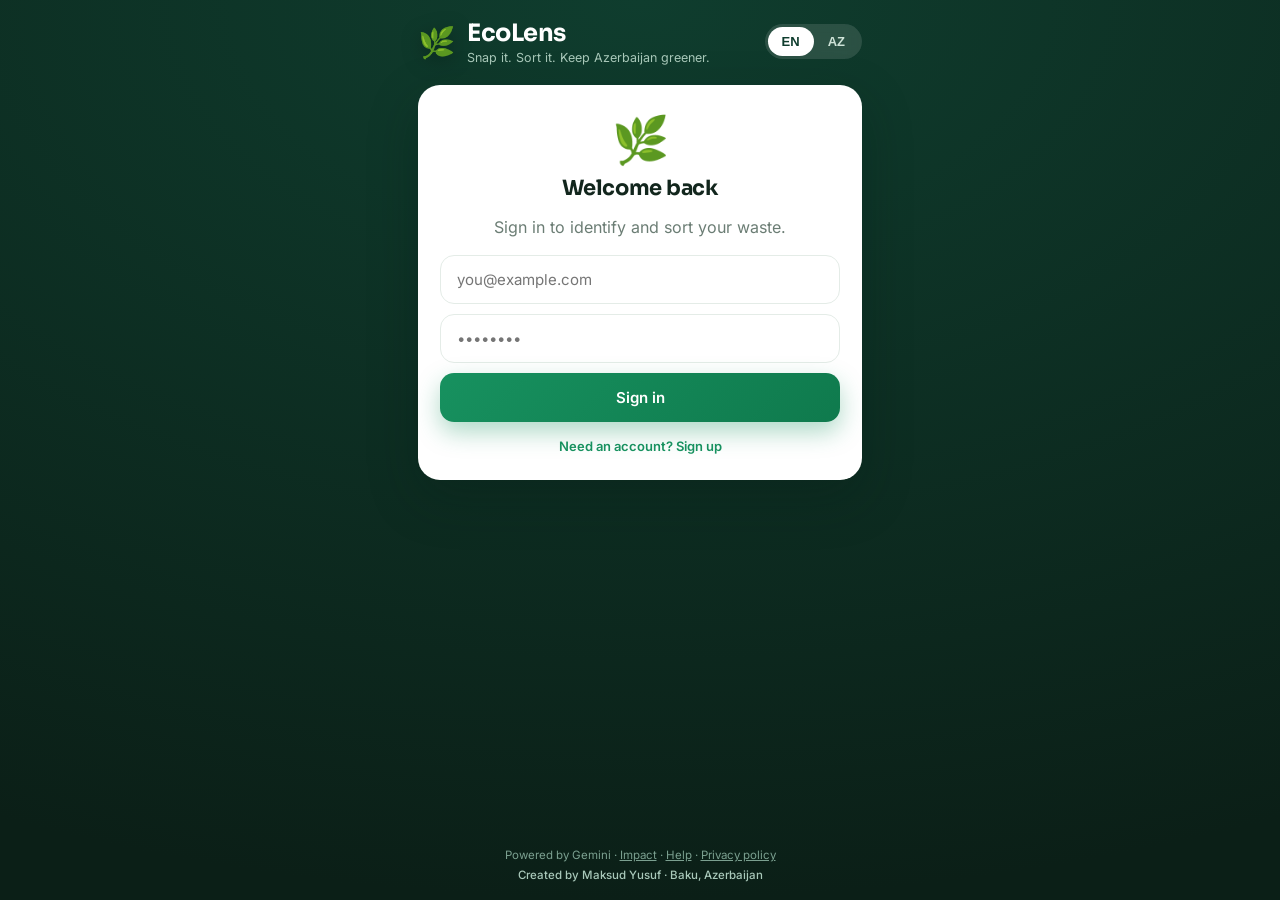
==== public/index.html @ 8aae0c42 "EcoLens website (public files only; source is private)" ====
<!DOCTYPE html>
<html lang="en">
  <head>
    <meta charset="UTF-8" />
    <meta name="viewport" content="width=device-width, initial-scale=1.0, viewport-fit=cover" />
    <meta name="theme-color" content="#0f3d2e" />
    <title>EcoLens — Smart Waste Sorting</title>
    <link rel="manifest" href="manifest.webmanifest" />
    <link rel="icon" href="icons/favicon-32.png" sizes="32x32" />
    <link rel="apple-touch-icon" href="icons/icon-180.png" />
    <meta name="apple-mobile-web-app-capable" content="yes" />
    <meta name="apple-mobile-web-app-status-bar-style" content="black-translucent" />
    <meta name="apple-mobile-web-app-title" content="EcoLens" />
    <meta name="mobile-web-app-capable" content="yes" />
    <link rel="stylesheet" href="fonts.css" />
    <link rel="stylesheet" href="styles.css" />
  </head>
  <body>
    <div class="app">
      <header class="topbar">
        <div class="brand">
          <span class="leaf" aria-hidden="true">🌿</span>
          <div>
            <h1>EcoLens</h1>
            <p class="tagline" data-i18n="tagline">Snap it. Sort it. Save Azerbaijan greener.</p>
          </div>
        </div>
        <div class="lang-toggle" role="group" aria-label="Language">
          <button data-lang="en" class="active">EN</button>
          <button data-lang="az">AZ</button>
        </div>
      </header>

      <div id="userbar" class="userbar hidden">
        <span id="userEmail" class="user-email"></span>
        <div class="userbar-actions">
          <button id="mapBtn" class="link-btn" data-i18n="nav_map">Bins</button>
          <button id="historyBtn" class="link-btn" data-i18n="nav_history">History</button>
          <button id="logoutBtn" class="link-btn" data-i18n="nav_logout">Log out</button>
        </div>
      </div>

      <main>
        <!-- Boot / loading -->
        <section id="bootCard" class="card boot">
          <div class="spinner"></div>
          <p class="muted" data-i18n="loading">Loading…</p>
        </section>

        <!-- Auth (sign in / sign up) -->
        <section id="authCard" class="card auth hidden">
          <div class="capture-illustration" aria-hidden="true">🌿</div>
          <h2 id="authTitle" data-i18n="auth_signin_title">Welcome back</h2>
          <p class="muted" id="authSub" data-i18n="auth_signin_sub">Sign in to identify and sort your waste.</p>
          <form id="authForm" class="auth-form">
            <input id="authEmail" class="field" type="email" autocomplete="email" placeholder="you@example.com" required />
            <input id="authPassword" class="field" type="password" autocomplete="current-password" placeholder="••••••••" required />
            <p id="authError" class="auth-error hidden"></p>
            <button id="authSubmit" type="submit" class="btn primary" data-i18n="auth_signin_btn">Sign in</button>
          </form>
          <button id="authToggle" class="link-btn center" data-i18n="auth_to_signup">Need an account? Sign up</button>
        </section>

        <!-- Capture / start screen -->
        <section id="startCard" class="card capture hidden">
          <div class="capture-illustration" aria-hidden="true">📷♻️</div>
          <h2 data-i18n="capture_title">What are you throwing away?</h2>
          <p class="muted" data-i18n="capture_sub">
            Take or upload a photo of any item — EcoLens tells you how to recycle or dispose of it properly here in Azerbaijan.
          </p>
          <div class="capture-actions">
            <button id="cameraBtn" class="btn primary" data-i18n="btn_camera">Take a photo</button>
            <button id="uploadBtn" class="btn ghost" data-i18n="btn_upload">Upload image</button>
          </div>
          <input id="cameraInput" type="file" accept="image/*" capture="environment" hidden />
          <input id="fileInput" type="file" accept="image/*" hidden />
          <p id="quota" class="quota"></p>
        </section>

        <!-- Preview + analyzing -->
        <section id="previewCard" class="card preview hidden">
          <div class="preview-image-wrap">
            <img id="previewImg" alt="Selected item" />
            <div id="scanOverlay" class="scan-overlay hidden">
              <div class="scan-line"></div>
              <span class="scan-text" data-i18n="analyzing">Analyzing…</span>
            </div>
          </div>
          <div class="preview-actions">
            <button id="analyzeBtn" class="btn primary" data-i18n="btn_analyze">Identify it</button>
            <button id="retakeBtn" class="btn ghost" data-i18n="btn_retake">Retake</button>
          </div>
        </section>

        <!-- Result -->
        <section id="resultCard" class="card result hidden"></section>

        <!-- Error -->
        <section id="errorCard" class="card error hidden">
          <p id="errorText"></p>
          <button id="errorRetry" class="btn ghost" data-i18n="btn_again">Try again</button>
        </section>

        <!-- History -->
        <section id="historyCard" class="card history hidden">
          <div class="history-head">
            <h2 data-i18n="history_title">Your scans</h2>
            <button id="historyBack" class="link-btn" data-i18n="btn_back">Back</button>
          </div>
          <p id="myImpact" class="my-impact hidden"></p>
          <div id="historyList" class="history-list"></div>
          <div class="account-zone">
            <button id="deleteAccountBtn" class="link-btn danger" data-i18n="delete_account">
              Delete my account
            </button>
          </div>
        </section>

        <!-- Nearby bins map -->
        <section id="mapCard" class="card map hidden">
          <div class="history-head">
            <h2 data-i18n="map_title">Recycling near you</h2>
            <button id="mapBack" class="link-btn" data-i18n="btn_back">Back</button>
          </div>
          <p id="mapStatus" class="muted map-status"></p>
          <iframe id="mapFrame" class="map-canvas" title="Recycling map"></iframe>
        </section>
      </main>

      <footer class="footer">
        <span data-i18n="footer">Powered by Gemini</span> ·
        <a href="impact.html" id="impactLink" data-i18n="impact">Impact</a> ·
        <a href="support.html" data-i18n="help">Help</a> ·
        <a href="privacy.html" data-i18n="privacy">Privacy policy</a>
        <div class="credit" data-i18n="credit">Created by Maksud Yusuf · Baku, Azerbaijan</div>
      </footer>
    </div>

    <!-- Bundled (not loaded from a CDN) so the iOS app ships all of its own code. -->
    <script src="vendor/supabase-2.110.0.js"></script>
    <script>
      // Safety net: never leave the iOS launch screen up if the app fails to start.
      setTimeout(() => window.Capacitor?.Plugins?.SplashScreen?.hide(), 6000);
    </script>
    <script src="config.js"></script>
    <script src="app.js"></script>
    <script>
      // The native app ships its own files, so the web service worker is web-only.
      if ("serviceWorker" in navigator && !window.Capacitor?.isNativePlatform?.()) {
        // Auto-reload once when a new version takes over — but not on a first
        // visit, where the first worker taking control isn't an update.
        const hadController = !!navigator.serviceWorker.controller;
        let refreshing = false;
        navigator.serviceWorker.addEventListener("controllerchange", () => {
          if (!hadController || refreshing) return;
          refreshing = true;
          window.location.reload();
        });
        window.addEventListener("load", async () => {
          try {
            const reg = await navigator.serviceWorker.register("sw.js");
            reg.update();
            // Re-check for a new version each time the app is reopened/refocused.
            document.addEventListener("visibilitychange", () => {
              if (document.visibilityState === "visible") reg.update();
            });
          } catch (e) {}
        });
      }
    </script>
  </body>
</html>
---- public/fonts.css ----
/* Self-hosted fonts (from @fontsource) so the app draws instantly, offline and
   inside the iOS app, without waiting on Google Fonts. Latin + Latin Extended
   cover English and Azerbaijani (ə, ğ, ı, ş …). */
@font-face {
  font-family: "Sora";
  font-style: normal;
  font-display: swap;
  font-weight: 500;
  src: url(fonts/sora-latin-ext-500-normal.woff2) format("woff2");
  unicode-range: U+0100-02BA,U+02BD-02C5,U+02C7-02CC,U+02CE-02D7,U+02DD-02FF,U+0304,U+0308,U+0329,U+1D00-1DBF,U+1E00-1E9F,U+1EF2-1EFF,U+2020,U+20A0-20AB,U+20AD-20C0,U+2113,U+2C60-2C7F,U+A720-A7FF;
}
@font-face {
  font-family: "Sora";
  font-style: normal;
  font-display: swap;
  font-weight: 500;
  src: url(fonts/sora-latin-500-normal.woff2) format("woff2");
  unicode-range: U+0000-00FF,U+0131,U+0152-0153,U+02BB-02BC,U+02C6,U+02DA,U+02DC,U+0304,U+0308,U+0329,U+2000-206F,U+20AC,U+2122,U+2191,U+2193,U+2212,U+2215,U+FEFF,U+FFFD;
}
@font-face {
  font-family: "Sora";
  font-style: normal;
  font-display: swap;
  font-weight: 600;
  src: url(fonts/sora-latin-ext-600-normal.woff2) format("woff2");
  unicode-range: U+0100-02BA,U+02BD-02C5,U+02C7-02CC,U+02CE-02D7,U+02DD-02FF,U+0304,U+0308,U+0329,U+1D00-1DBF,U+1E00-1E9F,U+1EF2-1EFF,U+2020,U+20A0-20AB,U+20AD-20C0,U+2113,U+2C60-2C7F,U+A720-A7FF;
}
@font-face {
  font-family: "Sora";
  font-style: normal;
  font-display: swap;
  font-weight: 600;
  src: url(fonts/sora-latin-600-normal.woff2) format("woff2");
  unicode-range: U+0000-00FF,U+0131,U+0152-0153,U+02BB-02BC,U+02C6,U+02DA,U+02DC,U+0304,U+0308,U+0329,U+2000-206F,U+20AC,U+2122,U+2191,U+2193,U+2212,U+2215,U+FEFF,U+FFFD;
}
@font-face {
  font-family: "Sora";
  font-style: normal;
  font-display: swap;
  font-weight: 700;
  src: url(fonts/sora-latin-ext-700-normal.woff2) format("woff2");
  unicode-range: U+0100-02BA,U+02BD-02C5,U+02C7-02CC,U+02CE-02D7,U+02DD-02FF,U+0304,U+0308,U+0329,U+1D00-1DBF,U+1E00-1E9F,U+1EF2-1EFF,U+2020,U+20A0-20AB,U+20AD-20C0,U+2113,U+2C60-2C7F,U+A720-A7FF;
}
@font-face {
  font-family: "Sora";
  font-style: normal;
  font-display: swap;
  font-weight: 700;
  src: url(fonts/sora-latin-700-normal.woff2) format("woff2");
  unicode-range: U+0000-00FF,U+0131,U+0152-0153,U+02BB-02BC,U+02C6,U+02DA,U+02DC,U+0304,U+0308,U+0329,U+2000-206F,U+20AC,U+2122,U+2191,U+2193,U+2212,U+2215,U+FEFF,U+FFFD;
}
@font-face {
  font-family: "Inter";
  font-style: normal;
  font-display: swap;
  font-weight: 400;
  src: url(fonts/inter-latin-ext-400-normal.woff2) format("woff2");
  unicode-range: U+0100-02BA,U+02BD-02C5,U+02C7-02CC,U+02CE-02D7,U+02DD-02FF,U+0304,U+0308,U+0329,U+1D00-1DBF,U+1E00-1E9F,U+1EF2-1EFF,U+2020,U+20A0-20AB,U+20AD-20C0,U+2113,U+2C60-2C7F,U+A720-A7FF;
}
@font-face {
  font-family: "Inter";
  font-style: normal;
  font-display: swap;
  font-weight: 400;
  src: url(fonts/inter-latin-400-normal.woff2) format("woff2");
  unicode-range: U+0000-00FF,U+0131,U+0152-0153,U+02BB-02BC,U+02C6,U+02DA,U+02DC,U+0304,U+0308,U+0329,U+2000-206F,U+20AC,U+2122,U+2191,U+2193,U+2212,U+2215,U+FEFF,U+FFFD;
}
@font-face {
  font-family: "Inter";
  font-style: normal;
  font-display: swap;
  font-weight: 500;
  src: url(fonts/inter-latin-ext-500-normal.woff2) format("woff2");
  unicode-range: U+0100-02BA,U+02BD-02C5,U+02C7-02CC,U+02CE-02D7,U+02DD-02FF,U+0304,U+0308,U+0329,U+1D00-1DBF,U+1E00-1E9F,U+1EF2-1EFF,U+2020,U+20A0-20AB,U+20AD-20C0,U+2113,U+2C60-2C7F,U+A720-A7FF;
}
@font-face {
  font-family: "Inter";
  font-style: normal;
  font-display: swap;
  font-weight: 500;
  src: url(fonts/inter-latin-500-normal.woff2) format("woff2");
  unicode-range: U+0000-00FF,U+0131,U+0152-0153,U+02BB-02BC,U+02C6,U+02DA,U+02DC,U+0304,U+0308,U+0329,U+2000-206F,U+20AC,U+2122,U+2191,U+2193,U+2212,U+2215,U+FEFF,U+FFFD;
}
@font-face {
  font-family: "Inter";
  font-style: normal;
  font-display: swap;
  font-weight: 600;
  src: url(fonts/inter-latin-ext-600-normal.woff2) format("woff2");
  unicode-range: U+0100-02BA,U+02BD-02C5,U+02C7-02CC,U+02CE-02D7,U+02DD-02FF,U+0304,U+0308,U+0329,U+1D00-1DBF,U+1E00-1E9F,U+1EF2-1EFF,U+2020,U+20A0-20AB,U+20AD-20C0,U+2113,U+2C60-2C7F,U+A720-A7FF;
}
@font-face {
  font-family: "Inter";
  font-style: normal;
  font-display: swap;
  font-weight: 600;
  src: url(fonts/inter-latin-600-normal.woff2) format("woff2");
  unicode-range: U+0000-00FF,U+0131,U+0152-0153,U+02BB-02BC,U+02C6,U+02DA,U+02DC,U+0304,U+0308,U+0329,U+2000-206F,U+20AC,U+2122,U+2191,U+2193,U+2212,U+2215,U+FEFF,U+FFFD;
}
---- public/styles.css ----
:root {
  --bg: #0b1f17;
  --bg-grad-1: #0f3d2e;
  --bg-grad-2: #0b1f17;
  --card: #ffffff;
  --ink: #12261d;
  --muted: #6b7d74;
  --line: #e4ece7;
  --green: #17915f;
  --green-deep: #0f3d2e;
  --green-soft: #e8f6ef;
  --amber: #c9821a;
  --amber-soft: #fdf1de;
  --red: #c14444;
  --red-soft: #fbe9e9;
  --radius: 22px;
  --shadow: 0 18px 50px rgba(6, 30, 20, 0.28);
}

* {
  box-sizing: border-box;
}

html,
body {
  margin: 0;
  min-height: 100%;
}

body {
  font-family: "Inter", system-ui, -apple-system, sans-serif;
  color: var(--ink);
  background: radial-gradient(120% 100% at 50% 0%, var(--bg-grad-1), var(--bg-grad-2));
  background-attachment: fixed;
  -webkit-font-smoothing: antialiased;
}

.app {
  max-width: 480px;
  margin: 0 auto;
  min-height: 100dvh;
  display: flex;
  flex-direction: column;
  padding: calc(env(safe-area-inset-top) + 18px) 18px calc(env(safe-area-inset-bottom) + 18px);
}

/* Top bar */
.topbar {
  display: flex;
  align-items: center;
  justify-content: space-between;
  gap: 12px;
  margin-bottom: 20px;
}

.brand {
  display: flex;
  align-items: center;
  gap: 12px;
}

.leaf {
  font-size: 30px;
  filter: drop-shadow(0 4px 10px rgba(0, 0, 0, 0.3));
}

.brand h1 {
  font-family: "Sora", sans-serif;
  font-size: 24px;
  font-weight: 700;
  letter-spacing: -0.5px;
  margin: 0;
  color: #fff;
}

.tagline {
  margin: 2px 0 0;
  font-size: 12.5px;
  color: #a9c9ba;
}

.lang-toggle {
  display: flex;
  background: rgba(255, 255, 255, 0.12);
  border-radius: 999px;
  padding: 3px;
  backdrop-filter: blur(6px);
}

.lang-toggle button {
  border: 0;
  background: transparent;
  color: #cfe3d8;
  font-weight: 600;
  font-size: 13px;
  padding: 7px 14px;
  border-radius: 999px;
  cursor: pointer;
  transition: all 0.2s ease;
}

.lang-toggle button.active {
  background: #fff;
  color: var(--green-deep);
}

main {
  flex: 1;
  display: flex;
  flex-direction: column;
  gap: 16px;
}

/* Cards */
.card {
  background: var(--card);
  border-radius: var(--radius);
  box-shadow: var(--shadow);
  padding: 26px 22px;
  animation: rise 0.4s cubic-bezier(0.2, 0.7, 0.2, 1) both;
}

@keyframes rise {
  from {
    opacity: 0;
    transform: translateY(14px);
  }
}

.hidden {
  display: none !important;
}

.muted {
  color: var(--muted);
}

h2 {
  font-family: "Sora", sans-serif;
  font-size: 21px;
  margin: 0 0 8px;
  letter-spacing: -0.3px;
}

/* Capture card */
.capture {
  text-align: center;
}

.capture-illustration {
  font-size: 46px;
  margin-bottom: 8px;
}

.capture p {
  font-size: 14.5px;
  line-height: 1.5;
  margin: 0 0 22px;
}

.capture-actions {
  display: flex;
  flex-direction: column;
  gap: 10px;
}

/* Buttons */
.btn {
  border: 0;
  border-radius: 14px;
  padding: 15px 18px;
  font-family: "Inter", sans-serif;
  font-size: 15px;
  font-weight: 600;
  cursor: pointer;
  transition: transform 0.12s ease, box-shadow 0.2s ease, background 0.2s ease;
}

.btn:active {
  transform: scale(0.98);
}

.btn.primary {
  background: linear-gradient(135deg, var(--green), #0f7a4d);
  color: #fff;
  box-shadow: 0 10px 24px rgba(23, 145, 95, 0.35);
}

.btn.ghost {
  background: var(--green-soft);
  color: var(--green-deep);
}

.btn[disabled] {
  opacity: 0.6;
  cursor: default;
}

/* Preview */
.preview-image-wrap {
  position: relative;
  border-radius: 16px;
  overflow: hidden;
  background: #eef2f0;
  aspect-ratio: 4 / 3;
  margin-bottom: 16px;
}

.preview-image-wrap img {
  width: 100%;
  height: 100%;
  object-fit: cover;
  display: block;
}

.preview-actions {
  display: flex;
  gap: 10px;
}

.preview-actions .btn {
  flex: 1;
}

/* Scan overlay */
.scan-overlay {
  position: absolute;
  inset: 0;
  background: rgba(9, 32, 22, 0.55);
  backdrop-filter: blur(2px);
  display: flex;
  flex-direction: column;
  align-items: center;
  justify-content: center;
  gap: 14px;
}

.scan-line {
  position: absolute;
  left: 0;
  right: 0;
  height: 3px;
  background: linear-gradient(90deg, transparent, #4be8a5, transparent);
  box-shadow: 0 0 14px #4be8a5;
  animation: scan 1.6s ease-in-out infinite;
}

@keyframes scan {
  0%,
  100% {
    top: 8%;
  }
  50% {
    top: 92%;
  }
}

.scan-text {
  color: #eafff5;
  font-weight: 600;
  font-size: 14px;
  letter-spacing: 0.3px;
  z-index: 1;
}

/* Result */
.result-head {
  display: flex;
  align-items: flex-start;
  justify-content: space-between;
  gap: 12px;
  margin-bottom: 16px;
}

.result-title h2 {
  margin-bottom: 3px;
}

.result-material {
  font-size: 13.5px;
  color: var(--muted);
}

.badge {
  flex-shrink: 0;
  display: inline-flex;
  align-items: center;
  gap: 6px;
  padding: 8px 13px;
  border-radius: 999px;
  font-size: 12.5px;
  font-weight: 700;
  white-space: nowrap;
}

.badge.recyclable {
  background: var(--green-soft);
  color: var(--green);
}

.badge.not {
  background: var(--red-soft);
  color: var(--red);
}

.cat-strip {
  display: flex;
  align-items: center;
  gap: 10px;
  padding: 12px 14px;
  border-radius: 14px;
  margin-bottom: 16px;
  font-weight: 600;
  font-size: 14px;
}

.cat-emoji {
  font-size: 22px;
}

.rows {
  display: flex;
  flex-direction: column;
  gap: 14px;
}

.row {
  display: flex;
  gap: 12px;
  align-items: flex-start;
}

.row-icon {
  flex-shrink: 0;
  width: 34px;
  height: 34px;
  border-radius: 10px;
  display: grid;
  place-items: center;
  font-size: 17px;
  background: var(--green-soft);
}

.row-body h3 {
  margin: 0 0 3px;
  font-size: 12px;
  text-transform: uppercase;
  letter-spacing: 0.6px;
  color: var(--muted);
  font-weight: 600;
}

.row-body p {
  margin: 0;
  font-size: 14.5px;
  line-height: 1.45;
}

.row.tip .row-icon {
  background: var(--amber-soft);
}

.row.harm .row-icon {
  background: var(--red-soft);
}

.row.note .row-icon {
  background: #eaf1fb;
}

.az-note {
  margin-top: 16px;
  padding: 13px 15px;
  border-radius: 14px;
  background: linear-gradient(135deg, #f4faf7, #eef6f1);
  border: 1px solid var(--line);
  font-size: 13.5px;
  line-height: 1.5;
  display: flex;
  gap: 9px;
}

.az-note .flag {
  font-size: 17px;
}

.confidence {
  margin-top: 14px;
  font-size: 12px;
  color: var(--muted);
  display: flex;
  align-items: center;
  gap: 8px;
}

.confidence .bar {
  flex: 1;
  height: 5px;
  border-radius: 999px;
  background: var(--line);
  overflow: hidden;
}

.confidence .bar span {
  display: block;
  height: 100%;
  background: var(--green);
  border-radius: 999px;
}

.result-footer {
  margin-top: 18px;
}

.result-footer .btn {
  width: 100%;
}

.low-conf {
  margin-top: 12px;
  padding: 11px 14px;
  border-radius: 12px;
  background: var(--amber-soft);
  color: var(--amber);
  font-size: 13px;
  font-weight: 500;
}

/* Nothing identifiable in the photo */
.nothing-found {
  text-align: center;
}
.nothing-found p {
  font-size: 14.5px;
  line-height: 1.5;
  margin: 0;
}

/* Error */
.error {
  text-align: center;
}

.error p {
  font-size: 14.5px;
  margin: 0 0 16px;
  color: var(--red);
}

/* User bar */
.userbar {
  display: flex;
  align-items: center;
  justify-content: space-between;
  gap: 10px;
  margin: -6px 0 16px;
  padding: 0 4px;
}
.user-email {
  color: #a9c9ba;
  font-size: 13px;
  overflow: hidden;
  text-overflow: ellipsis;
  white-space: nowrap;
}
.userbar-actions {
  display: flex;
  gap: 14px;
  flex-shrink: 0;
}
.link-btn {
  border: 0;
  background: transparent;
  color: #cfe3d8;
  font-family: inherit;
  font-size: 13px;
  font-weight: 600;
  cursor: pointer;
  padding: 0;
}
.link-btn:hover {
  color: #fff;
}
.link-btn.center {
  display: block;
  margin: 16px auto 0;
  color: var(--green);
}

/* Boot spinner */
.boot {
  text-align: center;
}
.spinner {
  width: 30px;
  height: 30px;
  margin: 0 auto 12px;
  border: 3px solid var(--line);
  border-top-color: var(--green);
  border-radius: 50%;
  animation: spin 0.8s linear infinite;
}
@keyframes spin {
  to {
    transform: rotate(360deg);
  }
}

/* Auth */
.auth {
  text-align: center;
}
.auth-form {
  display: flex;
  flex-direction: column;
  gap: 10px;
  margin-top: 18px;
}
.field {
  width: 100%;
  border: 1.5px solid var(--line);
  border-radius: 14px;
  padding: 14px 16px;
  font-family: inherit;
  font-size: 15px;
  color: var(--ink);
  background: #fff;
  outline: none;
}
.field:focus {
  border-color: var(--green);
}
.auth-error {
  margin: 2px 0;
  font-size: 13px;
  color: var(--red);
  text-align: left;
}
.auth-error.info {
  color: var(--green);
}

/* History */
.history-head {
  display: flex;
  align-items: center;
  justify-content: space-between;
  margin-bottom: 14px;
}
.history-head h2 {
  margin: 0;
}
.history-head .link-btn {
  color: var(--green);
}
.history-list {
  display: flex;
  flex-direction: column;
  gap: 8px;
}
.history-item {
  display: flex;
  align-items: center;
  gap: 12px;
  padding: 12px 14px;
  border-radius: 14px;
  background: var(--green-soft);
}
.history-emoji {
  font-size: 22px;
}
.history-body {
  flex: 1;
  min-width: 0;
}
.history-name {
  font-size: 14.5px;
  font-weight: 600;
  color: var(--ink);
  white-space: nowrap;
  overflow: hidden;
  text-overflow: ellipsis;
}
.history-meta {
  font-size: 12.5px;
  color: var(--muted);
}
.history-badge {
  font-size: 16px;
  flex-shrink: 0;
}

/* Personal impact (History) */
.my-impact {
  margin: -4px 0 14px;
  padding: 11px 14px;
  border-radius: 12px;
  background: linear-gradient(135deg, #f4faf7, #eef6f1);
  border: 1px solid var(--line);
  font-size: 13px;
  line-height: 1.45;
  color: var(--green-deep);
  font-weight: 500;
}

/* "Was this right?" feedback */
.feedback {
  margin-top: 16px;
  padding: 12px 14px;
  border-radius: 14px;
  border: 1px dashed var(--line);
  display: flex;
  flex-wrap: wrap;
  align-items: center;
  justify-content: space-between;
  gap: 10px;
  font-size: 13.5px;
}
.fb-q {
  font-weight: 600;
}
.fb-actions {
  display: flex;
  gap: 8px;
}
.fb-btn {
  border: 1.5px solid var(--line);
  background: #fff;
  border-radius: 999px;
  padding: 7px 14px;
  font-family: inherit;
  font-size: 13px;
  font-weight: 600;
  color: var(--ink);
  cursor: pointer;
}
.fb-btn:hover {
  border-color: var(--green);
}
.fb-form {
  display: flex;
  gap: 8px;
  width: 100%;
}
.fb-form .field {
  flex: 1;
  min-width: 0;
  padding: 10px 12px;
  font-size: 14px;
}
.fb-form .btn {
  padding: 10px 16px;
  font-size: 14px;
}
.fb-thanks {
  margin: 0;
  color: var(--green);
  font-weight: 500;
}
.fb-error {
  margin: 0;
  width: 100%;
  color: var(--red);
  font-size: 12.5px;
}

/* Account (delete) */
.account-zone {
  margin-top: 18px;
  padding-top: 14px;
  border-top: 1px solid var(--line);
  text-align: center;
}
.link-btn.danger {
  color: var(--red);
}
.footer a {
  color: inherit;
}

/* Map */
.map-status {
  font-size: 13px;
  margin: 2px 0 12px;
}
.map-canvas {
  width: 100%;
  height: 360px;
  border: 0;
  border-radius: 14px;
  background: #eef2f0;
  display: block;
}

.quota {
  margin: 16px 0 0;
  font-size: 13px;
  color: var(--muted);
  min-height: 18px;
}

.quota.quota-empty {
  color: var(--amber);
  font-weight: 600;
}

/* Footer */
.footer .credit {
  margin-top: 6px;
  color: #a9c9ba;
  font-weight: 500;
}
.footer {
  text-align: center;
  margin-top: 20px;
  font-size: 11.5px;
  color: #7ba090;
}

/* iOS app: behave like an app, not a web page — no text selection, long-press
   callouts or grey tap flashes (text fields stay editable). */
html.native {
  -webkit-user-select: none;
  user-select: none;
  -webkit-touch-callout: none;
  -webkit-tap-highlight-color: transparent;
}
html.native input,
html.native textarea {
  -webkit-user-select: text;
  user-select: text;
}
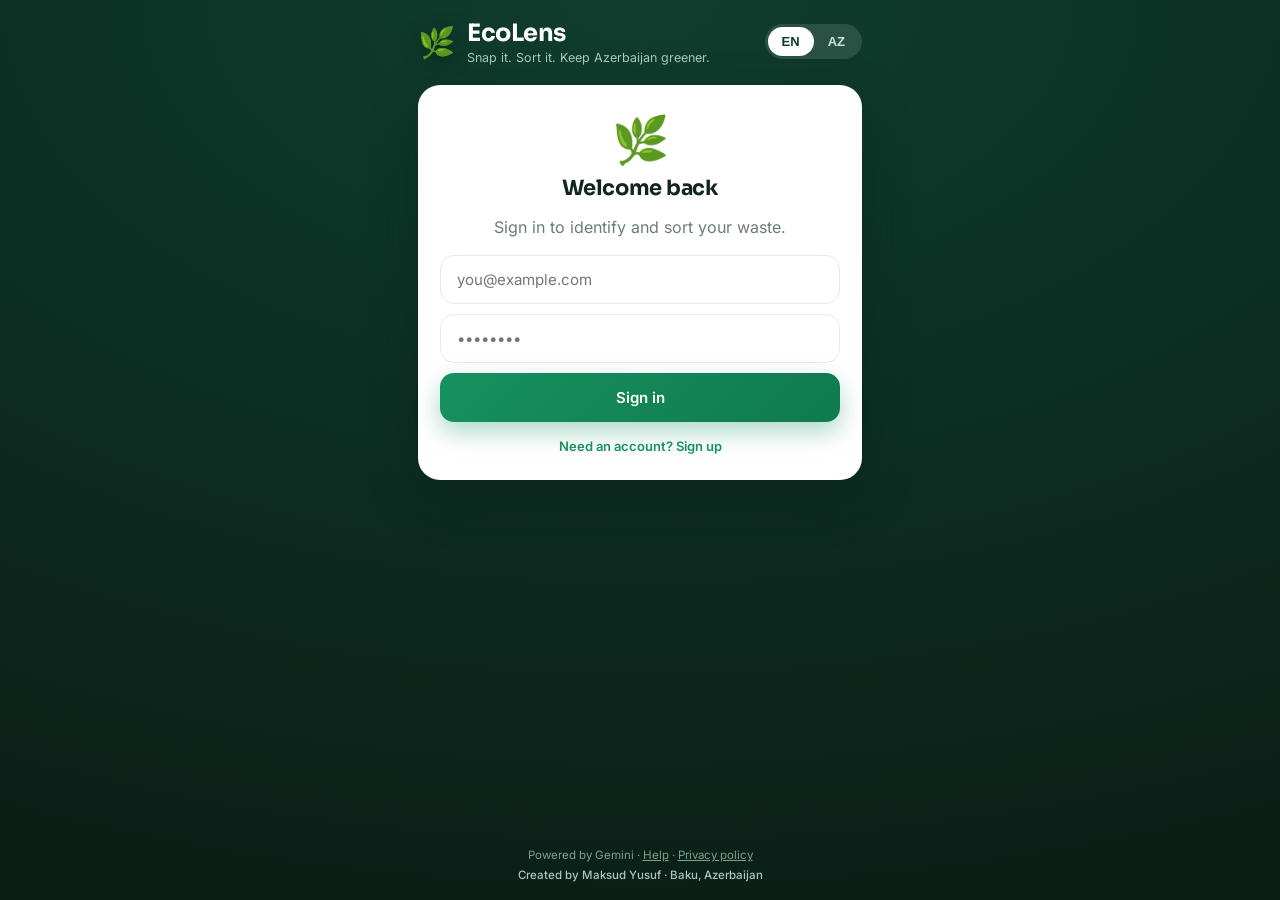
==== commit c6c8cc87: "Update website (2026-11-12)" ====
--- a/public/index.html
+++ b/public/index.html
@@ -36,7 +36,7 @@
         <div class="userbar-actions">
           <button id="mapBtn" class="link-btn" data-i18n="nav_map">Bins</button>
           <button id="historyBtn" class="link-btn" data-i18n="nav_history">History</button>
-          <button id="logoutBtn" class="link-btn" data-i18n="nav_logout">Log out</button>
+          <button id="accountBtn" class="link-btn" data-i18n="nav_account">Account</button>
         </div>
       </div>
 
@@ -109,11 +109,22 @@
           </div>
           <p id="myImpact" class="my-impact hidden"></p>
           <div id="historyList" class="history-list"></div>
-          <div class="account-zone">
-            <button id="deleteAccountBtn" class="link-btn danger" data-i18n="delete_account">
-              Delete my account
-            </button>
+        </section>
+
+        <!-- Account: sign out and account deletion (App Store guideline 5.1.1(v)) -->
+        <section id="accountCard" class="card history hidden">
+          <div class="history-head">
+            <h2 data-i18n="account_title">Account</h2>
+            <button id="accountBack" class="link-btn" data-i18n="btn_back">Back</button>
           </div>
+          <p class="muted account-email" id="accountEmail"></p>
+          <div class="account-actions">
+            <button id="logoutBtn" class="btn ghost" data-i18n="nav_logout">Log out</button>
+            <button id="deleteAccountBtn" class="btn danger" data-i18n="delete_account">Delete my account</button>
+          </div>
+          <p class="muted account-hint" data-i18n="delete_hint">
+            Permanently deletes your account and all your scan history.
+          </p>
         </section>
 
         <!-- Nearby bins map -->
@@ -129,7 +140,6 @@
 
       <footer class="footer">
         <span data-i18n="footer">Powered by Gemini</span> ·
-        <a href="impact.html" id="impactLink" data-i18n="impact">Impact</a> ·
         <a href="support.html" data-i18n="help">Help</a> ·
         <a href="privacy.html" data-i18n="privacy">Privacy policy</a>
         <div class="credit" data-i18n="credit">Created by Maksud Yusuf · Baku, Azerbaijan</div>
--- a/public/styles.css
+++ b/public/styles.css
@@ -664,6 +664,26 @@
   font-size: 12.5px;
 }
 
+/* Account screen */
+.account-email {
+  margin: 0 0 16px;
+  font-size: 14px;
+}
+.account-actions {
+  display: flex;
+  flex-direction: column;
+  gap: 10px;
+}
+.btn.danger {
+  background: var(--red-soft);
+  color: var(--red);
+}
+.account-hint {
+  margin: 12px 0 0;
+  font-size: 12.5px;
+  text-align: center;
+}
+
 /* Account (delete) */
 .account-zone {
   margin-top: 18px;
